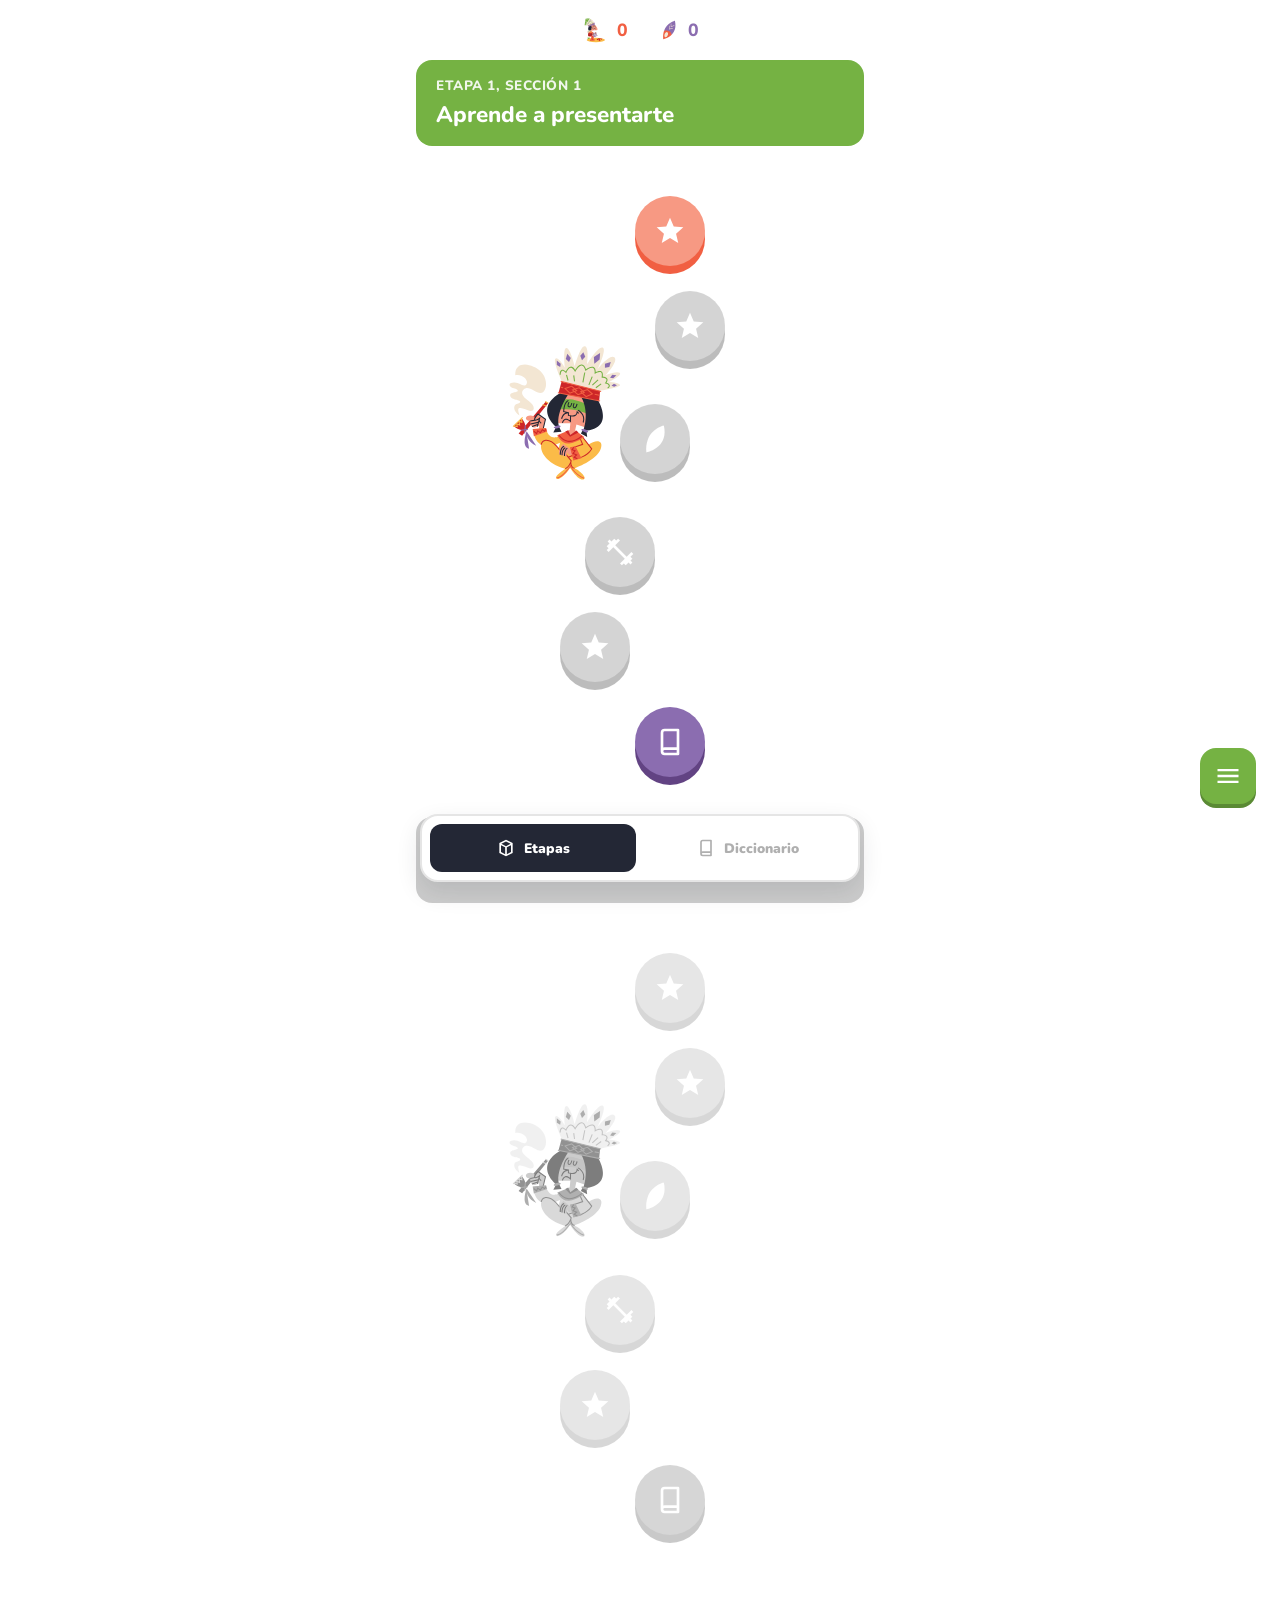
==== index.html @ 5322b40c "Add files via upload" ====
<!DOCTYPE html>
<html lang="es">

<head>
    <meta charset="UTF-8">
    <meta name="viewport" content="width=device-width, initial-scale=1.0">
    <title>Nawat Learning Path</title>
    <link rel="stylesheet" href="style.css">
    <link href="https://fonts.googleapis.com/css2?family=Nunito:wght@700;800;900&display=swap" rel="stylesheet">
</head>

<body>
    <div class="app-container">
        <!-- Top Bar -->
        <header class="top-bar">
            <div class="stat-group" id="streak-button" style="cursor: pointer;">
                <img src="SinRacha.svg" alt="Racha" class="icon-flame" id="icon-streak">
                <span class="stat-text color-orange" id="streak-count">0</span>
            </div>
            <div class="stat-group">
                <img src="Pluma-06.svg" alt="Protector" class="icon-gem">
                <span class="stat-text color-purple" id="protector-count">0</span>
            </div>
        </header>

        <!-- Main Content -->
        <main class="path-container" id="stage-view">
            <section id="stage-1" class="stage-section">
                <!-- Header Banner -->
                <div class="stage-banner">
                    <div class="stage-subtitle">ETAPA 1, SECCIÓN 1</div>
                    <div class="stage-title">Aprende a presentarte</div>
                </div>

                <!-- Path Nodes -->
                <div class="nodes-wrapper">
                    <div class="node-row offset-right-1">
                        <button class="node-btn active-node" data-node-id="1-1" onclick="window.location.href='lesson.html?stage=1&node=1'">
                            <svg class="node-icon" viewBox="0 0 24 24" fill="white">
                                <path d="M12 17.27L18.18 21l-1.64-7.03L22 9.24l-7.19-.61L12 2 9.19 8.63 2 9.24l5.46 4.73L5.82 21z" />
                            </svg>
                        </button>
                    </div>

                    <div class="node-row offset-right-2">
                        <button class="node-btn locked-node" data-node-id="1-2" onclick="window.location.href='lesson.html?stage=1&node=2'">
                            <svg class="node-icon" viewBox="0 0 24 24" fill="white">
                                <path d="M12 17.27L18.18 21l-1.64-7.03L22 9.24l-7.19-.61L12 2 9.19 8.63 2 9.24l5.46 4.73L5.82 21z" />
                            </svg>
                        </button>
                    </div>

                    <div class="node-row active-row">
                        <img src="Neutral.svg" alt="Character" class="character">
                        <div class="node-wrapper-active">
                            <button class="node-btn active-node locked-node" data-node-id="1-3" onclick="window.location.href='lesson.html?stage=1&node=3'">
                                <img src="Pluma-06.svg" alt="Nahuatl" class="node-icon" style="filter: brightness(0) invert(1);">
                            </button>
                        </div>
                    </div>

                    <div class="node-row offset-left-1">
                        <button class="node-btn locked-node" data-node-id="1-4" onclick="window.location.href='lesson.html?stage=1&node=4'">
                            <svg class="node-icon" viewBox="0 0 24 24" fill="white">
                                <path d="M20.57 14.86L22 13.43 20.57 12 17 15.57 8.43 7 12 3.43 10.57 2 9.14 3.43 7.71 2 5.57 4.14 4.14 2.71 2.71 4.14l1.43 1.43L2 7.71l1.43 1.43L2 10.57 3.43 12 7 8.43 15.57 17 12 20.57 13.43 22l1.43-1.43 1.43 1.43L18.43 19.86l1.43 1.43 1.43-1.43-1.43-1.43 1.43-1.43-1.43-1.43z" />
                            </svg>
                        </button>
                    </div>

                    <div class="node-row offset-left-2">
                        <button class="node-btn locked-node" data-node-id="1-5" onclick="window.location.href='lesson.html?stage=1&node=5'">
                            <svg class="node-icon" viewBox="0 0 24 24" fill="white">
                                <path d="M12 17.27L18.18 21l-1.64-7.03L22 9.24l-7.19-.61L12 2 9.19 8.63 2 9.24l5.46 4.73L5.82 21z" />
                            </svg>
                        </button>
                    </div>

                    <div class="node-row offset-right-1">
                        <button class="node-btn vocab-node locked-node" data-node-id="1-6" onclick="window.location.href='lesson.html?stage=1&node=6'" title="Vocabulario">
                            <svg class="node-icon" viewBox="0 0 24 24" fill="white">
                                <path d="M18 2H8a3 3 0 0 0-3 3v14a3 3 0 0 0 3 3h10a1 1 0 0 0 1-1V3a1 1 0 0 0-1-1zm-1 18H8a1 1 0 0 1 0-2h9v2zm0-4H8a3 3 0 0 0-1 .17V5a1 1 0 0 1 1-1h9v12z" />
                            </svg>
                        </button>
                    </div>
                </div>
            </section>

            <section id="stage-2" class="stage-section locked">
                <!-- Header Banner -->
                <div class="stage-banner" style="background-color: var(--salmon);">
                    <div class="stage-subtitle">ETAPA 2, SECCIÓN 1</div>
                    <div class="stage-title">Los colores</div>
                </div>

                <!-- Path Nodes -->
                <div class="nodes-wrapper">
                    <div class="node-row offset-right-1">
                        <button class="node-btn active-node locked-node" data-node-id="2-1" onclick="window.location.href='lesson.html?stage=2&node=1'">
                            <svg class="node-icon" viewBox="0 0 24 24" fill="white">
                                <path d="M12 17.27L18.18 21l-1.64-7.03L22 9.24l-7.19-.61L12 2 9.19 8.63 2 9.24l5.46 4.73L5.82 21z" />
                            </svg>
                        </button>
                    </div>

                    <div class="node-row offset-right-2">
                        <button class="node-btn locked-node" data-node-id="2-2" onclick="window.location.href='lesson.html?stage=2&node=2'">
                            <svg class="node-icon" viewBox="0 0 24 24" fill="white">
                                <path d="M12 17.27L18.18 21l-1.64-7.03L22 9.24l-7.19-.61L12 2 9.19 8.63 2 9.24l5.46 4.73L5.82 21z" />
                            </svg>
                        </button>
                    </div>

                    <div class="node-row active-row">
                        <img src="Neutral.svg" alt="Character" class="character">
                        <div class="node-wrapper-active">
                            <button class="node-btn active-node locked-node" data-node-id="2-3" onclick="window.location.href='lesson.html?stage=2&node=3'">
                                <img src="Pluma-06.svg" alt="Nahuatl" class="node-icon" style="filter: brightness(0) invert(1);">
                            </button>
                        </div>
                    </div>

                    <div class="node-row offset-left-1">
                        <button class="node-btn locked-node" data-node-id="2-4" onclick="window.location.href='lesson.html?stage=2&node=4'">
                            <svg class="node-icon" viewBox="0 0 24 24" fill="white">
                                <path d="M20.57 14.86L22 13.43 20.57 12 17 15.57 8.43 7 12 3.43 10.57 2 9.14 3.43 7.71 2 5.57 4.14 4.14 2.71 2.71 4.14l1.43 1.43L2 7.71l1.43 1.43L2 10.57 3.43 12 7 8.43 15.57 17 12 20.57 13.43 22l1.43-1.43 1.43 1.43L18.43 19.86l1.43 1.43 1.43-1.43-1.43-1.43 1.43-1.43-1.43-1.43z" />
                            </svg>
                        </button>
                    </div>

                    <div class="node-row offset-left-2">
                        <button class="node-btn locked-node" data-node-id="2-5" onclick="window.location.href='lesson.html?stage=2&node=5'">
                            <svg class="node-icon" viewBox="0 0 24 24" fill="white">
                                <path d="M12 17.27L18.18 21l-1.64-7.03L22 9.24l-7.19-.61L12 2 9.19 8.63 2 9.24l5.46 4.73L5.82 21z" />
                            </svg>
                        </button>
                    </div>

                    <div class="node-row offset-right-1">
                        <button class="node-btn vocab-node locked-node" data-node-id="2-6" onclick="window.location.href='lesson.html?stage=2&node=6'" title="Vocabulario">
                            <svg class="node-icon" viewBox="0 0 24 24" fill="white">
                                <path d="M18 2H8a3 3 0 0 0-3 3v14a3 3 0 0 0 3 3h10a1 1 0 0 0 1-1V3a1 1 0 0 0-1-1zm-1 18H8a1 1 0 0 1 0-2h9v2zm0-4H8a3 3 0 0 0-1 .17V5a1 1 0 0 1 1-1h9v12z" />
                            </svg>
                        </button>
                    </div>
                </div>
            </section>
        </main>

        <main class="dictionary-view hidden" id="dictionary-view">
            <section class="dictionary-header">
                <h1>Vocabulario</h1>
                <div class="dictionary-session-meta" id="dictionary-session-meta">Pregunta 1 de 20</div>
            </section>
            <section class="dictionary-practice-card" id="dictionary-practice-card"></section>
        </main>

        <!-- Floating Action Button (Menu) -->
        <button class="fab-btn" id="menu-btn" title="Menú de Etapas">
            <svg viewBox="0 0 24 24" fill="currentColor">
                <path d="M3 18h18v-2H3v2zm0-5h18v-2H3v2zm0-7v2h18V6H3z"/>
            </svg>
        </button>

        <nav class="bottom-switcher" aria-label="Cambiar vista">
            <button class="switcher-btn active" id="view-stages-btn" type="button">
                <svg viewBox="0 0 24 24" fill="currentColor">
                    <path d="M12 2 4 6v12l8 4 8-4V6l-8-4zm0 2.24L17.53 7 12 9.76 6.47 7 12 4.24zM6 8.62l5 2.5v8.26l-5-2.5V8.62zm7 10.76v-8.26l5-2.5v8.26l-5 2.5z"/>
                </svg>
                <span>Etapas</span>
            </button>
            <button class="switcher-btn" id="view-dictionary-btn" type="button">
                <svg viewBox="0 0 24 24" fill="currentColor">
                    <path d="M18 2H8a3 3 0 0 0-3 3v14a3 3 0 0 0 3 3h10a1 1 0 0 0 1-1V3a1 1 0 0 0-1-1zm-1 18H8a1 1 0 0 1 0-2h9v2zm0-4H8a3 3 0 0 0-1 .17V5a1 1 0 0 1 1-1h9v12z"/>
                </svg>
                <span>Diccionario</span>
            </button>
        </nav>
    </div>

    <!-- Stage Menu Modal -->
    <div id="stage-modal" class="modal hidden">
        <div class="modal-header">
            <button class="close-btn" id="close-stage-btn">
                <svg viewBox="0 0 24 24" fill="currentColor" width="24" height="24">
                    <path d="M19 6.41L17.59 5 12 10.59 6.41 5 5 6.41 10.59 12 5 17.59 6.41 19 12 13.41 17.59 19 19 17.59 13.41 12z" />
                </svg>
            </button>
            <h2 class="modal-title">Seleccionar Etapa</h2>
            <div style="width: 24px;"></div>
        </div>
        <div class="modal-content" style="padding-top: 20px;">
            <div class="stage-option" data-stage="1">
                <div class="stage-option-title">Etapa 1: Aprende a presentarte</div>
            </div>
            <div class="stage-option" data-stage="2">
                <div class="stage-option-title">Etapa 2: Los colores</div>
            </div>
        </div>
    </div>

    <!-- Streak Modal -->
    <div id="streak-modal" class="modal hidden">
        <div class="modal-header">
            <button class="close-btn" id="close-modal-btn">
                <svg viewBox="0 0 24 24" fill="currentColor" width="24" height="24">
                    <path
                        d="M19 6.41L17.59 5 12 10.59 6.41 5 5 6.41 10.59 12 5 17.59 6.41 19 12 13.41 17.59 19 19 17.59 13.41 12z" />
                </svg>
            </button>
            <h2 class="modal-title">Días de racha</h2>
            <div style="width: 24px;"></div>
        </div>

        <div class="modal-content">
            <!-- Streak highlight card -->
            <div class="streak-card">
                <div class="streak-info">
                    <div class="badge-society" id="badge-society">SOCIEDAD DE RACHAS EXTENSAS</div>
                    <div class="streak-huge-number" id="modal-streak-count">0</div>
                    <div class="streak-label">días de racha</div>
                </div>
                <div class="streak-icon-large">
                    <img src="SinRacha.svg" alt="Flame" id="modal-flame-icon">
                </div>
            </div>

            <!-- Calendar -->
            <h3 class="calendar-title">Calendario de racha</h3>
            <div class="calendar-card">
                <div class="calendar-header">
                    <button class="cal-nav-btn" id="cal-prev">&lt;</button>
                    <div class="cal-month" id="cal-month-label">mayo de 2026</div>
                    <button class="cal-nav-btn" id="cal-next">&gt;</button>
                </div>
                <div class="calendar-grid" id="calendar-grid">
                    <!-- Day names -->
                    <div class="day-name">D</div>
                    <div class="day-name">L</div>
                    <div class="day-name">Ma</div>
                    <div class="day-name">Mi</div>
                    <div class="day-name">J</div>
                    <div class="day-name">V</div>
                    <div class="day-name">S</div>
                    <!-- Days will be generated dynamically by JS -->
                </div>
            </div>


        </div>
    </div>

    <script src="data.js"></script>
    <script src="dictionary_data.js"></script>
    <script src="app.js"></script>
</body>

</html>
---- style.css ----
:root {
    /* SVG Color Palette */
    --cream: #f3e6d3;
    --salmon: #f79983;
    --yellow: #fbbb48;
    --orange-red: #f15f42;
    --red: #f15f42;
    --purple: #8b6db0;
    --dark-red: #cd2628;
    --dark-navy: #232735;
    --green: #75b243;
    
    /* Additional UI Colors */
    --white: #ffffff;
    --gray-bg: #f7f7f7;
    --gray-border: #e5e5e5;
    --gray-text: #afafaf;
}

html {
    scroll-behavior: smooth;
}

* {
    box-sizing: border-box;
    margin: 0;
    padding: 0;
    -webkit-tap-highlight-color: transparent;
}

body {
    font-family: 'Nunito', sans-serif;
    background-color: var(--white);
    color: var(--dark-navy);
    display: flex;
    justify-content: center;
    min-height: 100vh;
    min-height: -webkit-fill-available;
}

.app-container {
    width: 100%;
    max-width: 480px;
    position: relative;
    padding-bottom: 120px;
    --node-size: clamp(54px, 15vw, 70px);
    --node-depth: clamp(5px, 1.6vw, 8px);
    --node-icon-size: clamp(24px, 6.5vw, 32px);
    --path-gap: clamp(12px, 2.8vh, 30px);
    --path-offset-sm: clamp(36px, 13vw, 60px);
    --path-offset-md: clamp(66px, 22vw, 100px);
    --path-offset-left-sm: clamp(30px, 10vw, 40px);
    --path-offset-left-md: clamp(62px, 20vw, 90px);
}

/* ======= TOP BAR ======= */
.top-bar {
    display: flex;
    justify-content: center;
    gap: 30px;
    padding: 16px 20px;
    position: sticky;
    top: 0;
    background: var(--white);
    z-index: 10;
}

.stat-group {
    display: flex;
    align-items: center;
    gap: 8px;
    font-size: 1.1rem;
    font-weight: 800;
}

.icon-flame {
    width: 28px;
    height: 28px;
    object-fit: contain;
}

.icon-gem {
    width: 22px;
    height: 22px;
    object-fit: contain;
}

.color-orange { color: var(--orange-red); }
.color-purple { color: var(--purple); }

/* ======= MAIN PATH ======= */
.path-container {
    padding: 0 16px;
    display: flex;
    flex-direction: column;
    align-items: stretch;
}

.stage-banner {
    background-color: var(--green);
    border-radius: 16px;
    padding: clamp(12px, 3.6vw, 16px) clamp(16px, 4.5vw, 20px);
    color: var(--white);
    margin-bottom: clamp(14px, 3.5vh, 40px);
}

.stage-subtitle {
    font-size: 0.85rem;
    font-weight: 800;
    letter-spacing: 0.5px;
    margin-bottom: 4px;
    opacity: 0.9;
}

.stage-title {
    font-size: 1.4rem;
    font-weight: 800;
}

/* Path Nodes */
.nodes-wrapper {
    display: flex;
    flex-direction: column;
    align-items: center;
    gap: var(--path-gap);
    position: relative;
    padding-top: clamp(4px, 2vh, 20px);
}

.node-row {
    position: relative;
    display: flex;
    justify-content: center;
    width: 100%;
}

/* Winding S-curve offsets */
.offset-right-1 { padding-left: var(--path-offset-sm); }
.offset-right-2 { padding-left: var(--path-offset-md); }
.active-row { 
    padding-left: clamp(18px, 7vw, 30px);
    margin-top: clamp(4px, 2vh, 20px);
    margin-bottom: clamp(4px, 2vh, 20px);
    display: flex;
    align-items: center;
    justify-content: center;
    position: relative;
}
.offset-left-1 { padding-right: var(--path-offset-left-sm); }
.offset-left-2 { padding-right: var(--path-offset-left-md); }

/* Buttons */
.node-btn {
    width: var(--node-size);
    height: var(--node-size);
    border-radius: 50%;
    background-color: var(--salmon);
    border: none;
    box-shadow: 0 var(--node-depth) 0 var(--orange-red);
    cursor: pointer;
    display: flex;
    align-items: center;
    justify-content: center;
    transition: transform 0.1s, box-shadow 0.1s;
    position: relative;
}

.node-btn:active {
    transform: translateY(var(--node-depth));
    box-shadow: 0 0 0 var(--orange-red);
}

.node-btn.vocab-node {
    background-color: var(--purple);
    box-shadow: 0 var(--node-depth) 0 #624383;
}

.node-btn.vocab-node:active {
    box-shadow: 0 0 0 #624383;
}

.node-icon {
    width: var(--node-icon-size);
    height: var(--node-icon-size);
}

.active-node {
    z-index: 2;
}

.character {
    position: absolute;
    left: clamp(64px, 20%, 96px);
    width: clamp(76px, 25vw, 120px);
    height: auto;
    bottom: clamp(-10px, -1.2vw, -4px);
    z-index: 1;
}

/* Active node wrapper */
.node-wrapper-active {
    position: relative;
    display: flex;
    flex-direction: column;
    align-items: center;
}

.active-stars {
    position: absolute;
    bottom: -30px;
    display: flex;
    gap: 4px;
    align-items: flex-end;
    z-index: 3;
}

.star-small {
    width: 20px;
    height: 20px;
    margin-bottom: 5px;
}

.star-large {
    width: 28px;
    height: 28px;
}

/* ======= FAB ======= */
.fab-btn {
    position: fixed;
    bottom: 96px;
    right: 24px;
    width: 56px;
    height: 56px;
    border-radius: 16px;
    background-color: var(--green);
    border: none;
    color: var(--white);
    cursor: pointer;
    display: flex;
    align-items: center;
    justify-content: center;
    box-shadow: 0 4px 0 #5a8a34;
    transition: transform 0.1s, box-shadow 0.1s;
}

.fab-btn:active {
    transform: translateY(4px);
    box-shadow: 0 0 0 #5a8a34;
}

.fab-btn svg {
    width: 28px;
    height: 28px;
}

.bottom-switcher {
    position: fixed;
    left: 50%;
    bottom: 18px;
    transform: translateX(-50%);
    width: min(440px, calc(100% - 32px));
    display: grid;
    grid-template-columns: 1fr 1fr;
    gap: 8px;
    padding: 8px;
    background: var(--white);
    border: 2px solid var(--gray-border);
    border-radius: 18px;
    box-shadow: 0 10px 24px rgba(35, 39, 53, 0.12);
    z-index: 40;
}

.switcher-btn {
    min-height: 48px;
    border: none;
    border-radius: 12px;
    background: transparent;
    color: var(--gray-text);
    font-family: 'Nunito', sans-serif;
    font-size: 0.86rem;
    font-weight: 900;
    display: flex;
    align-items: center;
    justify-content: center;
    gap: 8px;
    cursor: pointer;
}

.switcher-btn svg {
    width: 20px;
    height: 20px;
    flex: 0 0 20px;
}

.switcher-btn.active {
    background: var(--dark-navy);
    color: var(--white);
}

/* ======= MODAL ======= */
.modal {
    position: fixed;
    top: 0; left: 0; right: 0; bottom: 0;
    background-color: var(--white);
    z-index: 100;
    display: flex;
    flex-direction: column;
    animation: slideUp 0.3s ease-out;
    overflow-y: auto;
    -webkit-overflow-scrolling: touch;
}

@keyframes slideUp {
    from { transform: translateY(100%); }
    to { transform: translateY(0); }
}

.hidden {
    display: none !important;
}

.modal-header {
    display: flex;
    justify-content: space-between;
    align-items: center;
    padding: 16px 20px;
    border-bottom: 2px solid var(--gray-border);
    position: sticky;
    top: 0;
    background: var(--white);
    z-index: 101;
}

.close-btn {
    background: none;
    border: none;
    cursor: pointer;
    color: var(--dark-navy);
    width: 28px;
    height: 28px;
    display: flex;
    align-items: center;
    justify-content: center;
}

.close-btn svg {
    width: 24px;
    height: 24px;
}

.modal-title {
    font-size: 1.15rem;
    font-weight: 800;
    color: var(--dark-navy);
}

.modal-content {
    padding: 24px 20px;
    display: flex;
    flex-direction: column;
    align-items: stretch;
    max-width: 480px;
    margin: 0 auto;
    width: 100%;
}

/* ======= STREAK CARD ======= */
.streak-card {
    display: flex;
    justify-content: space-between;
    align-items: center;
    margin-bottom: 36px;
    padding: 24px;
    background: var(--gray-bg);
    border-radius: 20px;
}

.streak-info {
    display: flex;
    flex-direction: column;
}

.badge-society {
    background-color: var(--yellow);
    color: var(--dark-navy);
    font-size: 0.65rem;
    font-weight: 900;
    padding: 5px 10px;
    border-radius: 6px;
    display: inline-block;
    margin-bottom: 8px;
    align-self: flex-start;
    letter-spacing: 0.3px;
}

.badge-society.hidden-badge {
    visibility: hidden;
}

.streak-huge-number {
    font-size: 4.5rem;
    font-weight: 900;
    line-height: 1;
    color: var(--orange-red);
}

.streak-label {
    font-size: 1.15rem;
    font-weight: 800;
    color: var(--orange-red);
    margin-top: 4px;
}

.streak-icon-large img {
    width: 110px;
    height: 110px;
    object-fit: contain;
}

/* ======= CALENDAR ======= */
.calendar-title {
    font-size: 1.4rem;
    font-weight: 800;
    margin-bottom: 16px;
    color: var(--dark-navy);
}

.calendar-card {
    border: 2px solid var(--gray-border);
    border-radius: 20px;
    padding: 20px 16px;
}

.calendar-header {
    display: flex;
    justify-content: space-between;
    align-items: center;
    margin-bottom: 16px;
}

.cal-nav-btn {
    background: none;
    border: none;
    font-size: 1.4rem;
    font-weight: 900;
    color: var(--gray-text);
    cursor: pointer;
    padding: 4px 8px;
}

.cal-month {
    font-weight: 800;
    color: var(--dark-navy);
    font-size: 1rem;
}

.calendar-grid {
    display: grid;
    grid-template-columns: repeat(7, 1fr);
    gap: 6px 2px;
    text-align: center;
}

.day-name {
    font-weight: 800;
    color: var(--gray-text);
    font-size: 0.85rem;
    padding-bottom: 8px;
}

.cal-day {
    font-weight: 800;
    font-size: 0.9rem;
    color: #ccc;
    width: 100%;
    aspect-ratio: 1;
    display: flex;
    align-items: center;
    justify-content: center;
    position: relative;
    border-radius: 50%;
}

/* Day with completed streak (practiced) */
.cal-day.practiced {
    background-color: var(--orange-red);
    color: var(--white);
}

/* Day where protector was consumed */
.cal-day.protector-used {
    background-color: transparent;
    color: var(--gray-text);
    position: relative;
}

.cal-day.protector-used .pluma-icon {
    width: 20px;
    height: 20px;
    position: absolute;
    top: 50%;
    left: 50%;
    transform: translate(-50%, -50%);
}

/* Today marker */
.cal-day.is-today {
    outline: 3px solid var(--orange-red);
    outline-offset: -1px;
}

/* Future days */
.cal-day.future {
    color: #ddd;
}

/* ======= DEBUG / SIMULATION ======= */
.debug-section {
    margin-top: 32px;
    padding: 16px;
    background: var(--gray-bg);
    border-radius: 16px;
    border: 2px dashed var(--gray-border);
}

.debug-label {
    font-size: 0.8rem;
    font-weight: 700;
    color: var(--gray-text);
    margin-bottom: 12px;
    text-align: center;
}

.debug-buttons {
    display: flex;
    gap: 10px;
}

.debug-btn {
    flex: 1;
    padding: 12px;
    border: none;
    border-radius: 12px;
    font-family: 'Nunito', sans-serif;
    font-weight: 800;
    font-size: 0.9rem;
    cursor: pointer;
    transition: transform 0.1s;
}

.debug-btn:active {
    transform: scale(0.96);
}

.debug-btn.practiced {
    background-color: var(--green);
    color: var(--white);
    box-shadow: 0 4px 0 #5a8a34;
}

.debug-btn.missed {
    background-color: var(--salmon);
    color: var(--white);
    box-shadow: 0 4px 0 var(--orange-red);
}

/* ======= STAGE MENU ======= */
.stage-option {
    padding: 20px;
    border: 2px solid var(--gray-border);
    border-radius: 16px;
    margin-bottom: 12px;
    cursor: pointer;
    transition: all 0.2s;
    background: var(--white);
}

.stage-option:active {
    transform: translateY(2px);
    background: var(--gray-border);
}

.stage-option.active-stage {
    border-color: var(--green);
    background: rgba(117, 178, 67, 0.1);
}

.stage-option-title {
    font-size: 1.1rem;
    font-weight: 800;
    color: var(--dark-navy);
}

/* ======= DICTIONARY ======= */
.dictionary-view {
    padding: 0 16px 20px;
}

.dictionary-header {
    position: sticky;
    top: 58px;
    z-index: 8;
    background: var(--white);
    padding: 10px 0 16px;
}

.dictionary-header h1 {
    font-size: 1.8rem;
    font-weight: 900;
    margin-bottom: 6px;
}

.dictionary-session-meta {
    color: var(--purple);
    font-size: 0.86rem;
    font-weight: 900;
    text-transform: uppercase;
}

.dictionary-practice-card {
    min-height: clamp(360px, calc(100dvh - 190px), 560px);
    border: 2px solid var(--gray-border);
    border-radius: 8px;
    padding: clamp(18px, 5vw, 24px);
    background: var(--white);
    display: flex;
    flex-direction: column;
}

.dictionary-eyebrow {
    color: var(--gray-text);
    font-size: 0.82rem;
    font-weight: 900;
    line-height: 1.2;
    margin-bottom: 12px;
    text-transform: uppercase;
}

.dictionary-prompt {
    color: var(--dark-navy);
    font-size: clamp(1.5rem, 8vw, 2.4rem);
    font-weight: 900;
    line-height: 1.15;
    overflow-wrap: anywhere;
}

.dictionary-options {
    display: flex;
    flex-direction: column;
    gap: 10px;
    margin-top: auto;
    padding-top: 28px;
}

.dictionary-option-btn {
    border: 2px solid var(--gray-border);
    border-radius: 8px;
    padding: 14px 16px;
    background: var(--white);
    font-family: 'Nunito', sans-serif;
    font-size: 0.98rem;
    font-weight: 900;
    color: var(--dark-navy);
    cursor: pointer;
    line-height: 1.25;
    text-align: left;
    box-shadow: 0 3px 0 var(--gray-border);
}

.dictionary-stage {
    margin-top: 12px;
    font-size: 0.72rem;
    font-weight: 900;
    color: var(--orange-red);
    text-transform: uppercase;
}

.dictionary-option-btn:active:not(:disabled) {
    transform: translateY(3px);
    box-shadow: 0 0 0 var(--gray-border);
}

.dictionary-option-btn.correct,
.dictionary-option-btn.selected-correct {
    border-color: var(--green);
    background: rgba(117, 178, 67, 0.1);
    color: var(--green);
    box-shadow: 0 3px 0 var(--green);
}

.dictionary-option-btn.selected-wrong {
    border-color: var(--orange-red);
    background: rgba(241, 95, 66, 0.1);
    color: var(--orange-red);
    box-shadow: 0 3px 0 var(--orange-red);
}

.dictionary-option-btn:disabled {
    cursor: default;
}

.dictionary-feedback {
    min-height: 24px;
    margin-top: 14px;
    font-size: 0.92rem;
    font-weight: 900;
}

.dictionary-feedback.correct {
    color: var(--green);
}

.dictionary-feedback.incorrect {
    color: var(--orange-red);
}

.dictionary-next-btn {
    width: 100%;
    min-height: 52px;
    margin-top: 12px;
    border: none;
    border-radius: 12px;
    background: var(--green);
    color: var(--white);
    box-shadow: 0 4px 0 #5a8a34;
    cursor: pointer;
    font-family: 'Nunito', sans-serif;
    font-size: 0.96rem;
    font-weight: 900;
}

.dictionary-next-btn:active {
    transform: translateY(4px);
    box-shadow: 0 0 0 #5a8a34;
}

.dictionary-complete-title {
    color: var(--dark-navy);
    font-size: 1.3rem;
    font-weight: 900;
    text-align: center;
    margin-top: auto;
}

.dictionary-complete-score {
    color: var(--green);
    font-size: 4rem;
    font-weight: 900;
    line-height: 1;
    margin-top: 14px;
    text-align: center;
}

.dictionary-complete-subtitle {
    color: var(--gray-text);
    font-size: 0.96rem;
    font-weight: 800;
    line-height: 1.4;
    margin: 10px 0 auto;
    text-align: center;
}

.dictionary-empty {
    padding: 24px 0;
    text-align: center;
    font-weight: 800;
    color: var(--gray-text);
}

/* ======= STAGE LOCKING ======= */
.stage-section {
    padding-bottom: 40px;
}

.stage-section.locked {
    filter: grayscale(100%);
    opacity: 0.6;
    pointer-events: none;
}

.locked-node {
    filter: grayscale(100%);
    opacity: 0.5;
    pointer-events: none;
}

@media (max-width: 480px) {
    .app-container {
        padding-bottom: 96px;
        --node-size: clamp(50px, 15.5vw, 58px);
        --node-depth: 5px;
        --node-icon-size: clamp(23px, 7vw, 26px);
        --path-gap: clamp(8px, 1.8vh, 14px);
    }

    .top-bar {
        padding: 10px 20px;
    }

    .stage-banner {
        padding: 12px 16px;
        margin-bottom: 12px;
        border-radius: 12px;
    }

    .stage-subtitle {
        font-size: 0.72rem;
    }

    .stage-title {
        font-size: 1.1rem;
    }

    .nodes-wrapper {
        padding-top: 4px;
    }

    .active-row {
        margin-top: 4px;
        margin-bottom: 4px;
    }

    .stage-section {
        padding-bottom: 22px;
    }

    .fab-btn {
        bottom: 82px;
        right: 18px;
        width: 48px;
        height: 48px;
    }

    .bottom-switcher {
        bottom: 10px;
    }
}
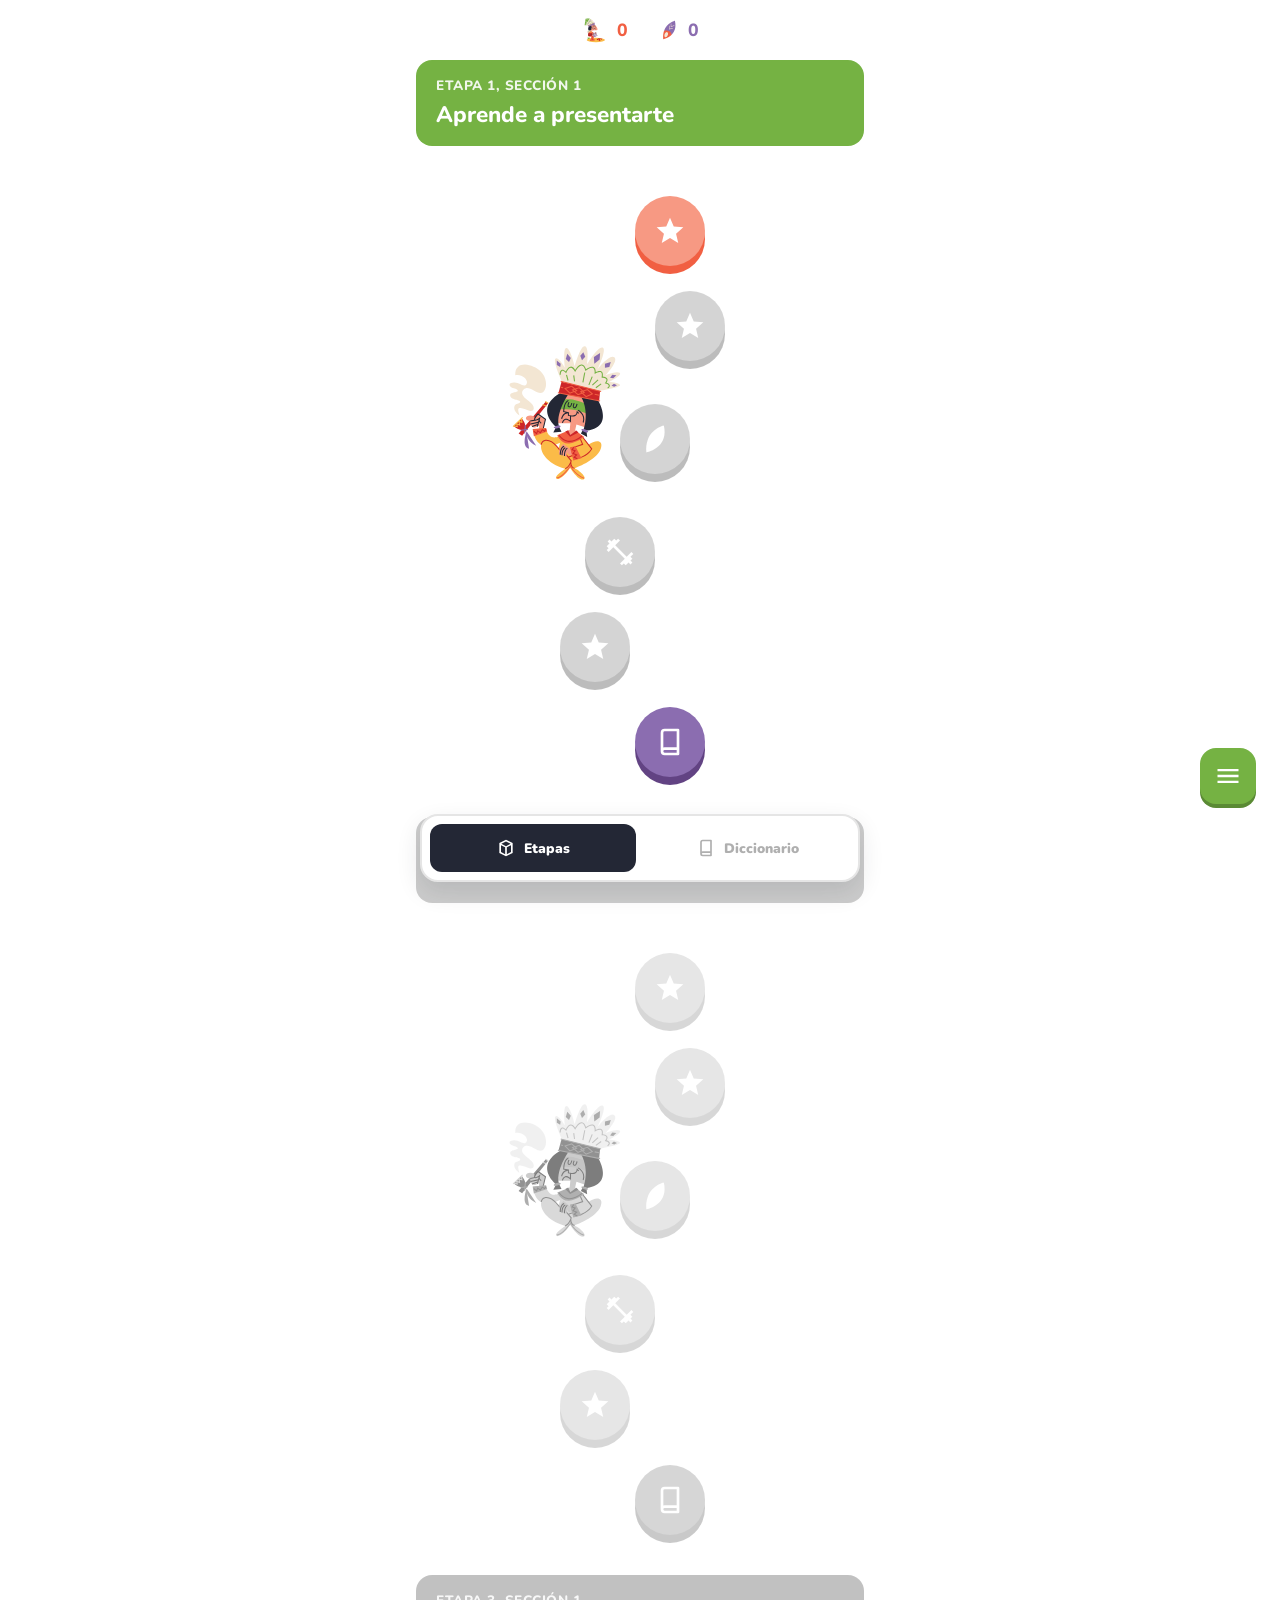
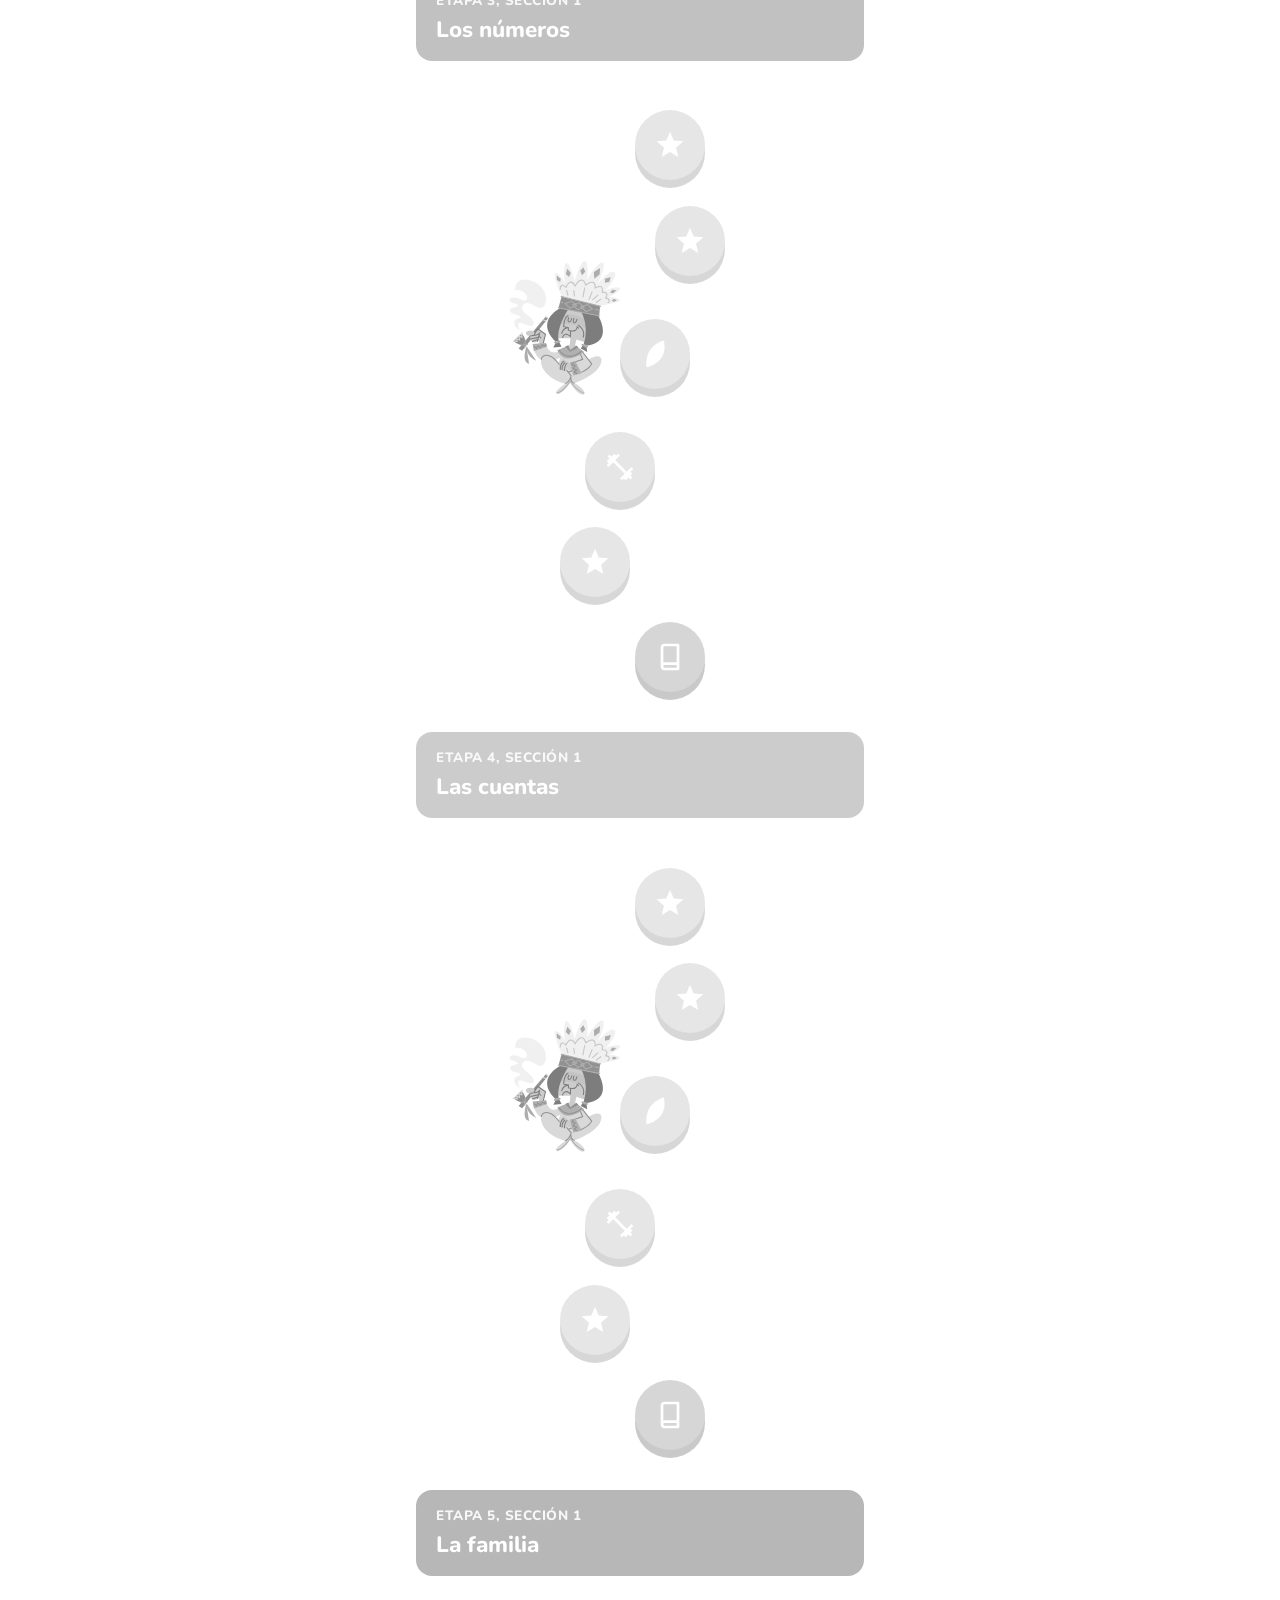
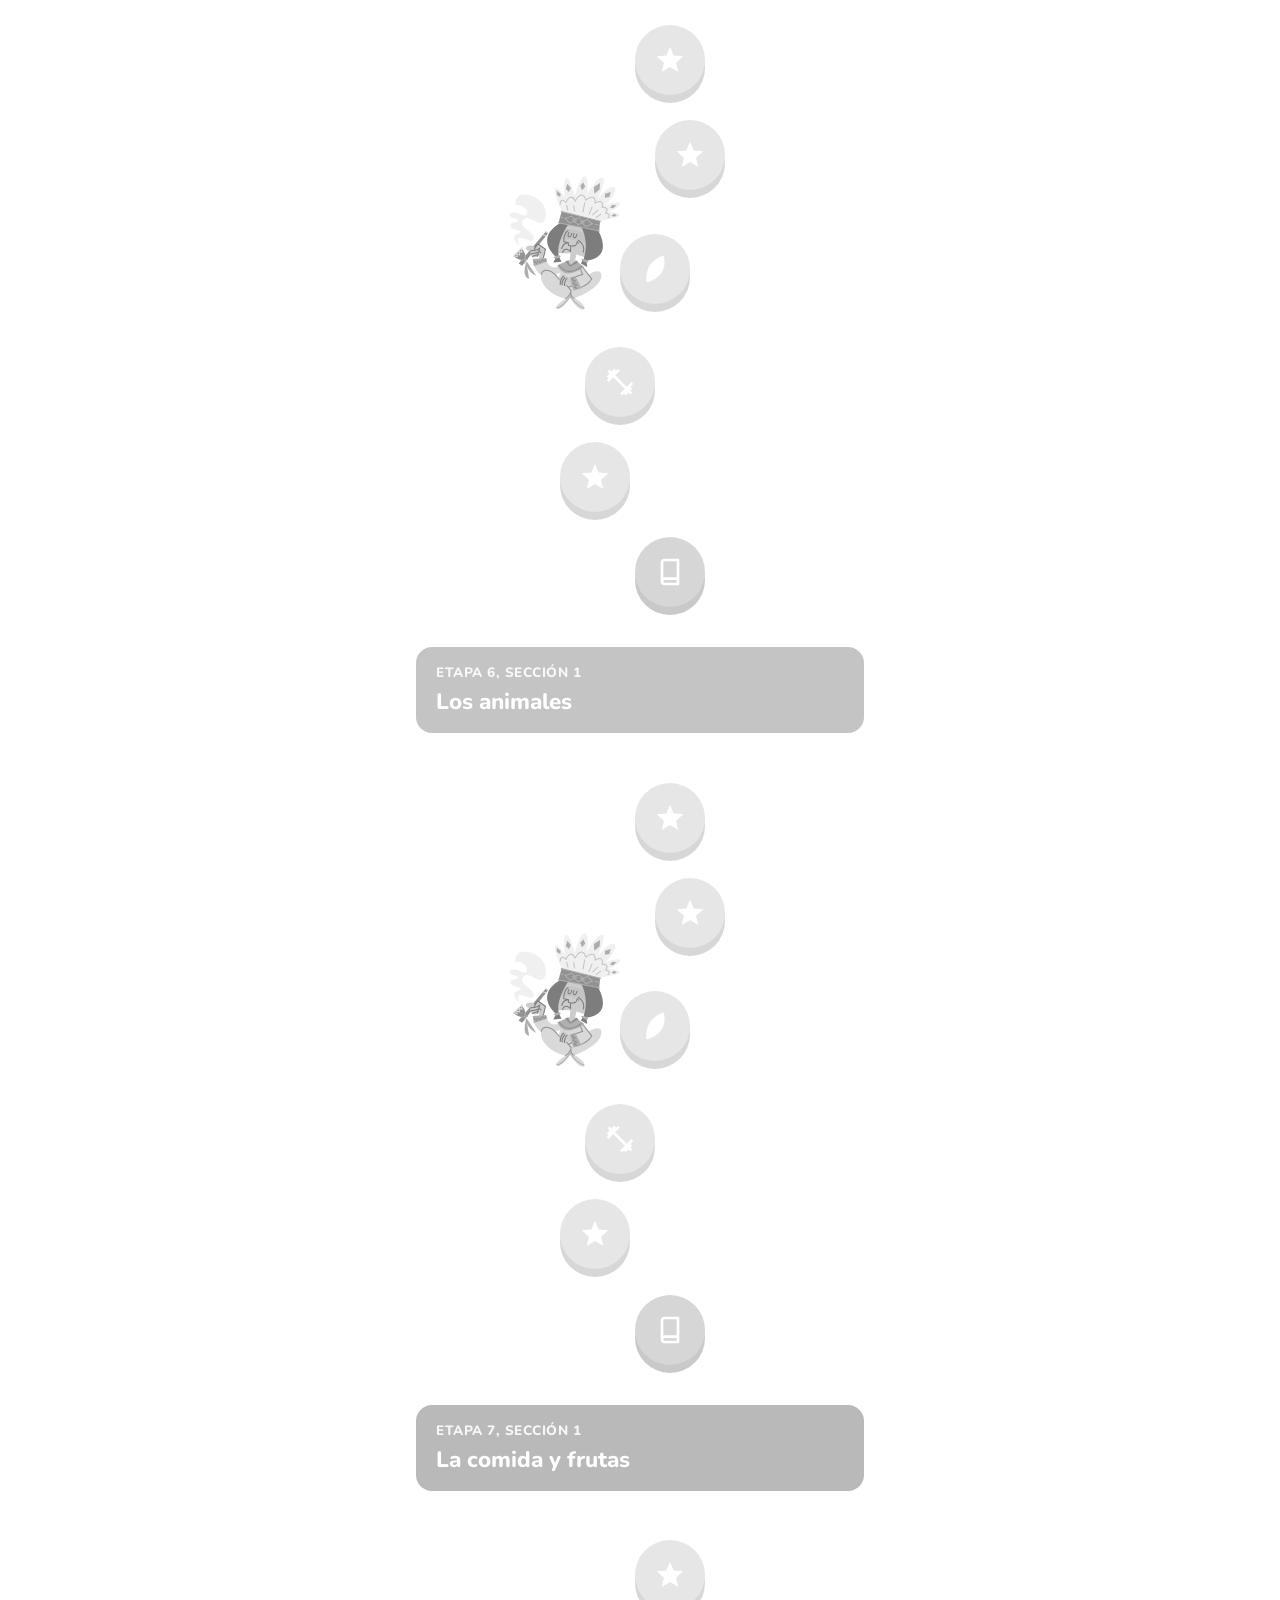
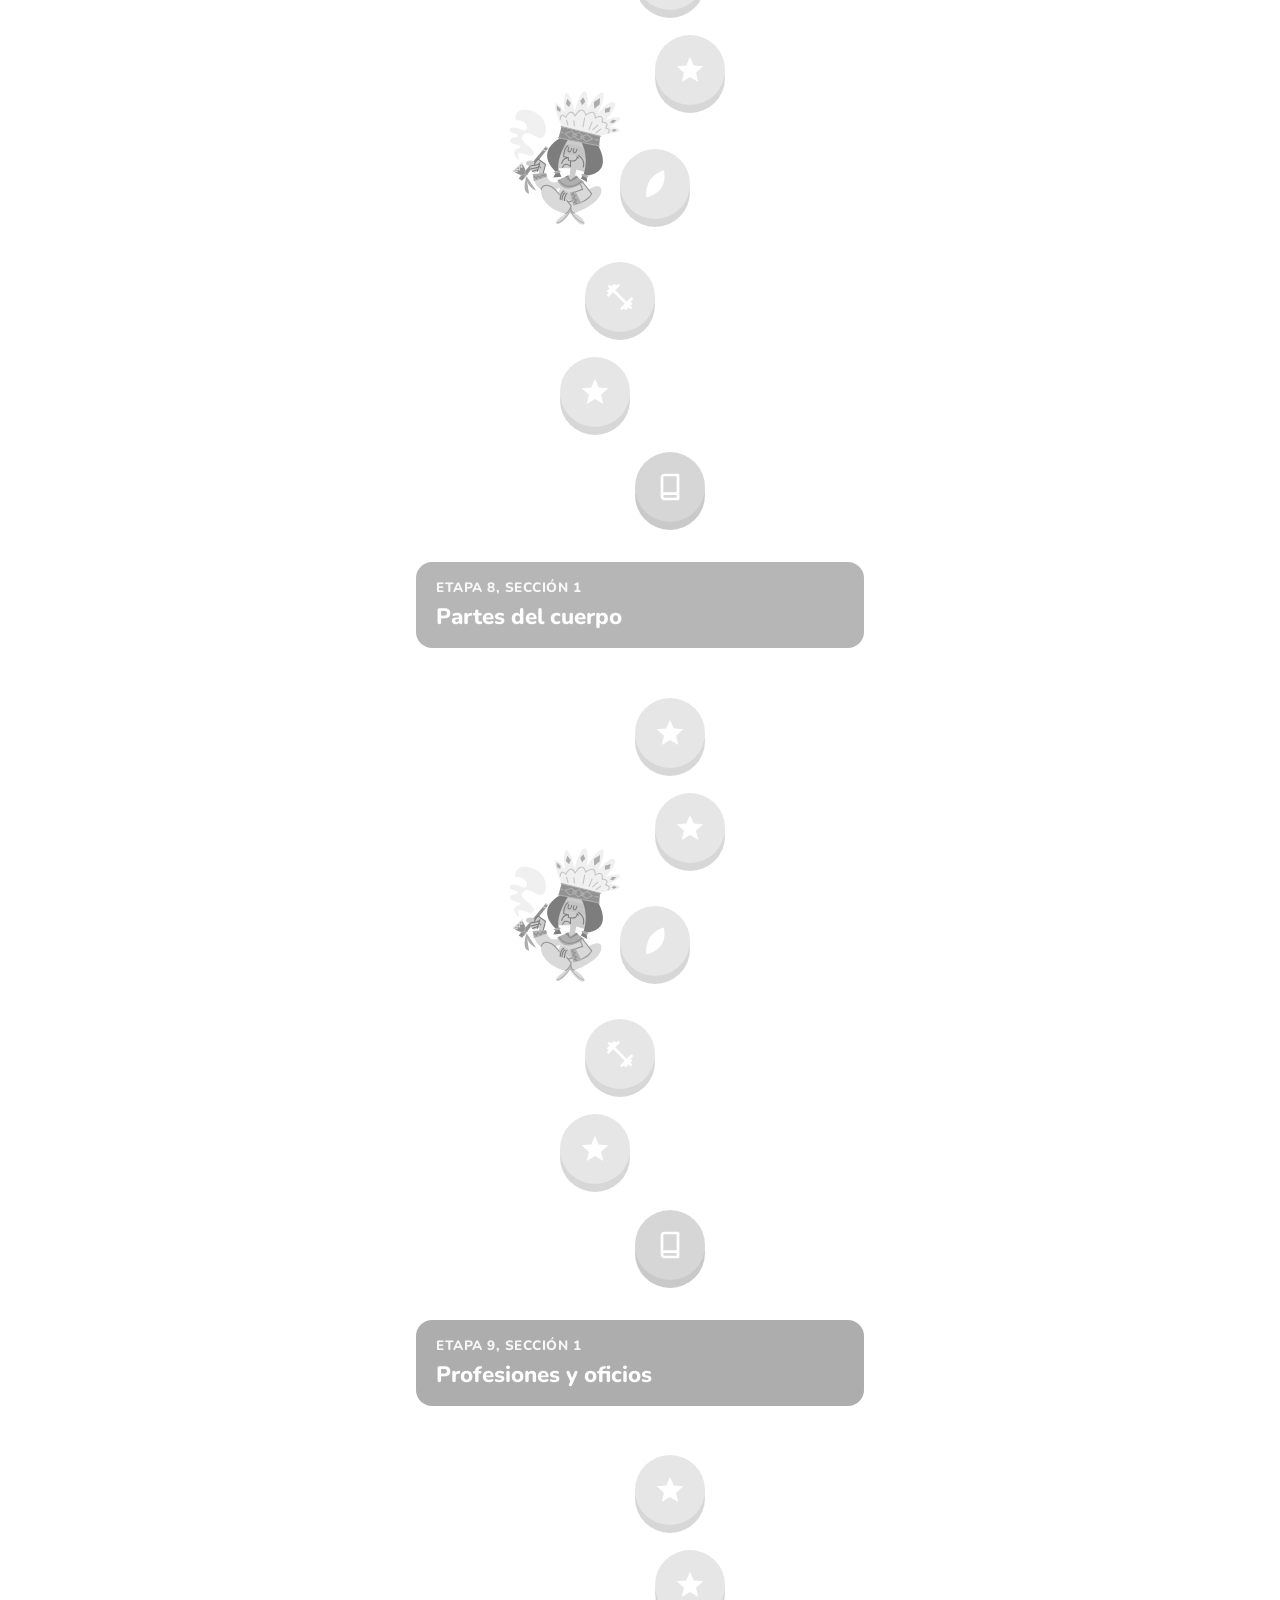
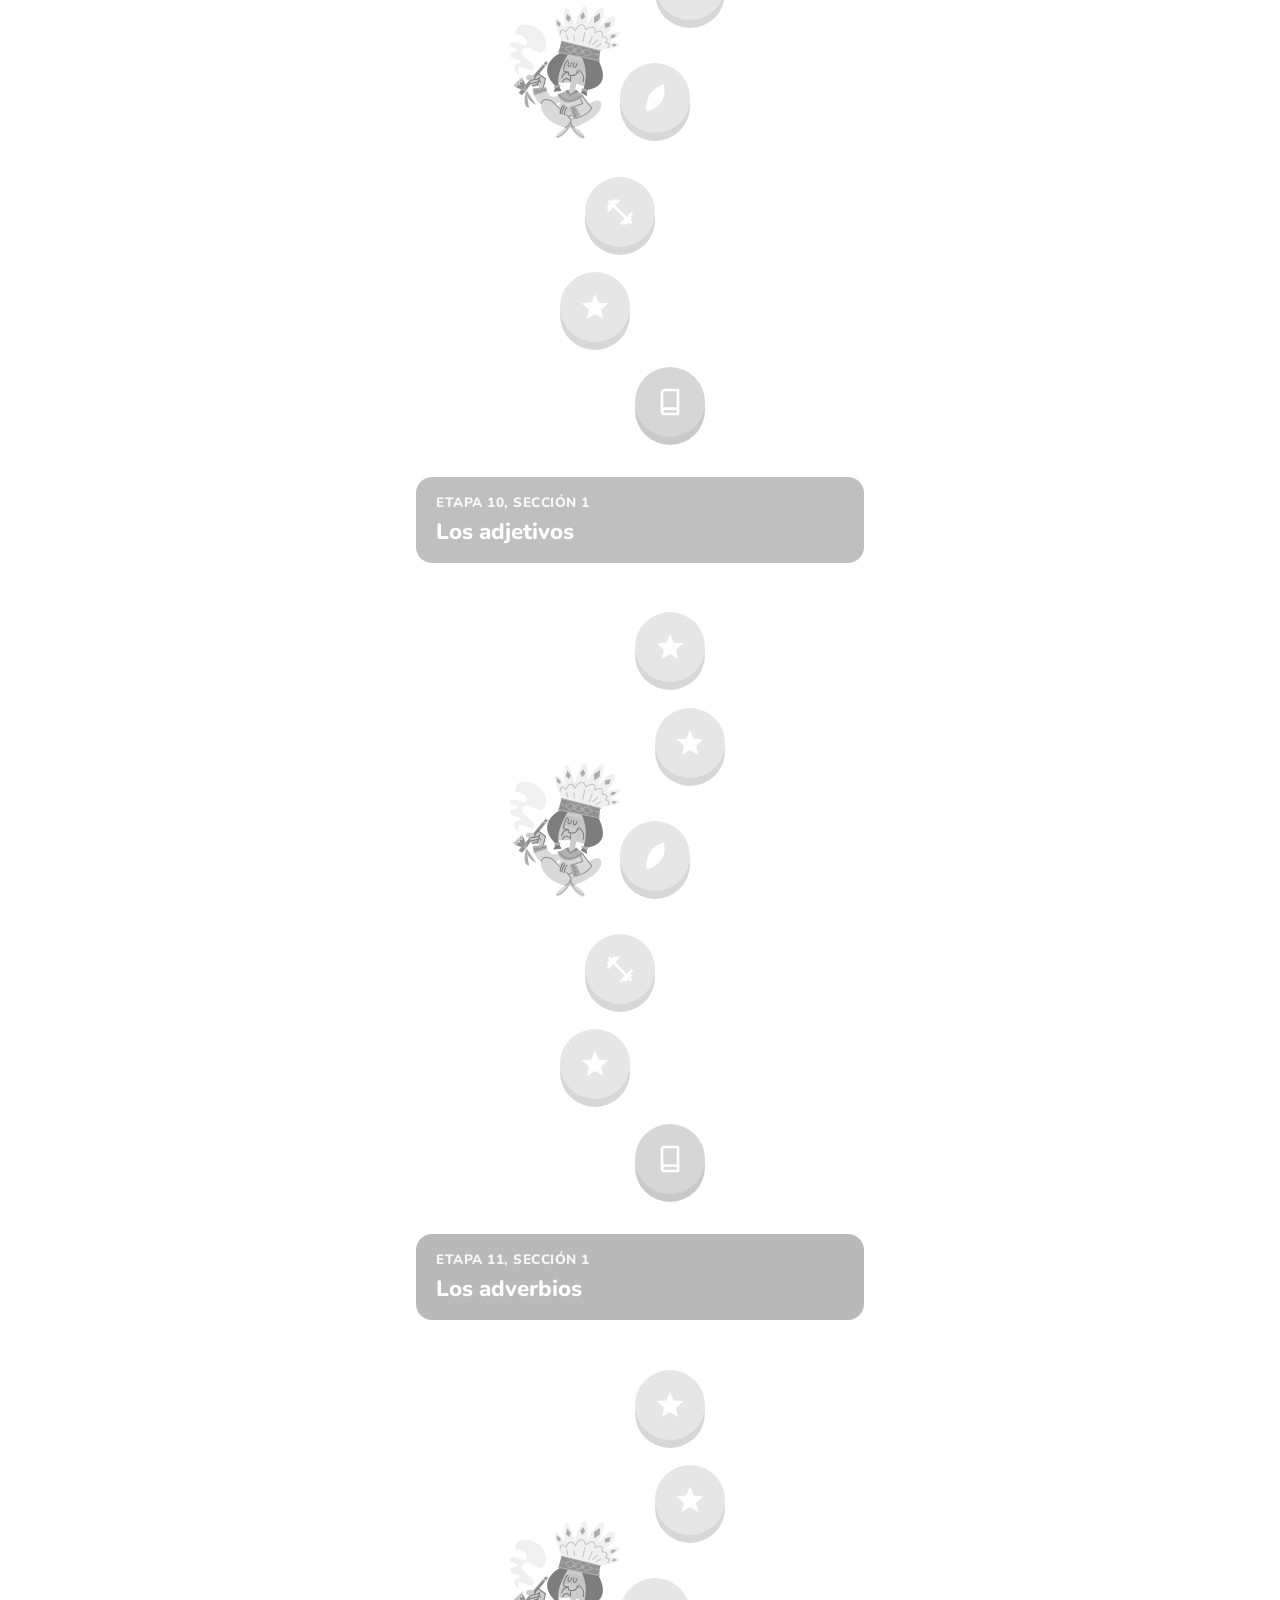
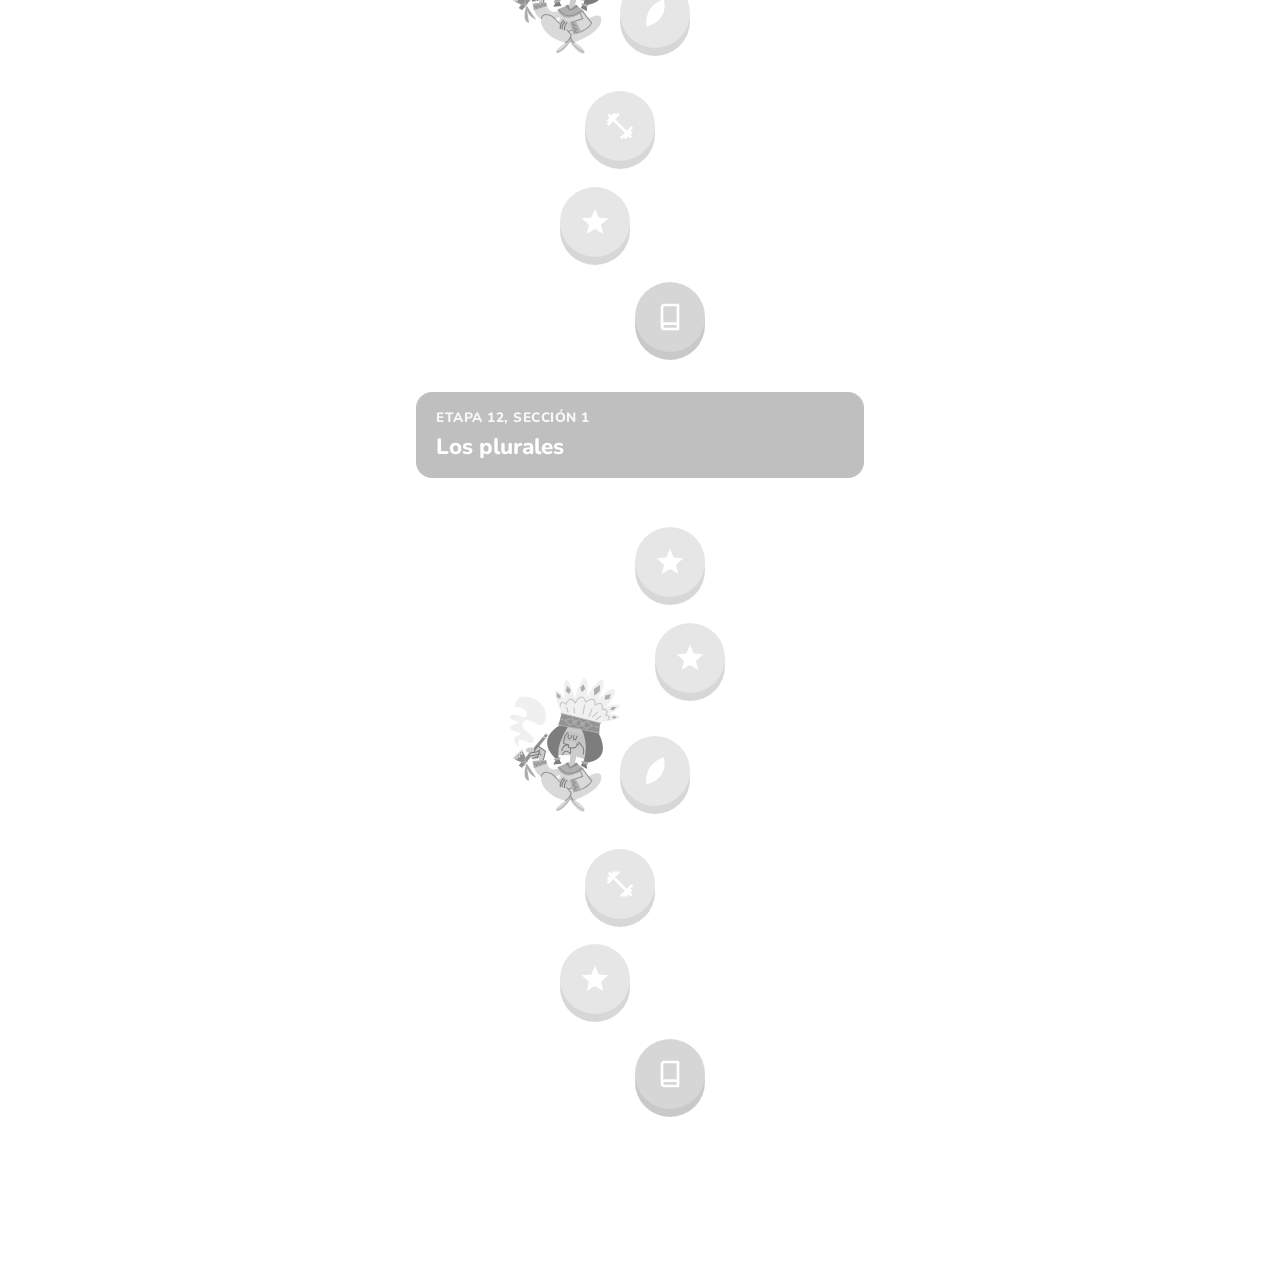
==== commit 21251302: "Add files via upload" ====
--- a/index.html
+++ b/index.html
@@ -243,12 +243,18 @@
                     <div class="day-name">S</div>
                     <!-- Days will be generated dynamically by JS -->
                 </div>
+                <div class="calendar-data-actions">
+                    <button class="calendar-data-btn" id="download-user-data-btn" type="button">Descargar datos</button>
+                    <button class="calendar-data-btn calendar-data-btn-secondary" id="upload-user-data-btn" type="button">Subir datos</button>
+                    <input id="upload-user-data-input" type="file" accept="application/json,.json" hidden>
+                </div>
             </div>
 
 
         </div>
     </div>
 
+    <script src="streak.js"></script>
     <script src="data.js"></script>
     <script src="dictionary_data.js"></script>
     <script src="app.js"></script>
--- a/style.css
+++ b/style.css
@@ -462,6 +462,32 @@
     text-align: center;
 }
 
+.calendar-data-actions {
+    display: grid;
+    grid-template-columns: 1fr 1fr;
+    gap: 10px;
+    margin-top: 18px;
+}
+
+.calendar-data-btn {
+    border: none;
+    border-radius: 12px;
+    background: var(--dark-navy);
+    color: var(--white);
+    cursor: pointer;
+    font-family: inherit;
+    font-size: 0.86rem;
+    font-weight: 900;
+    min-height: 44px;
+    padding: 10px 12px;
+}
+
+.calendar-data-btn-secondary {
+    background: var(--gray-bg);
+    color: var(--dark-navy);
+    border: 2px solid var(--gray-border);
+}
+
 .day-name {
     font-weight: 800;
     color: var(--gray-text);
